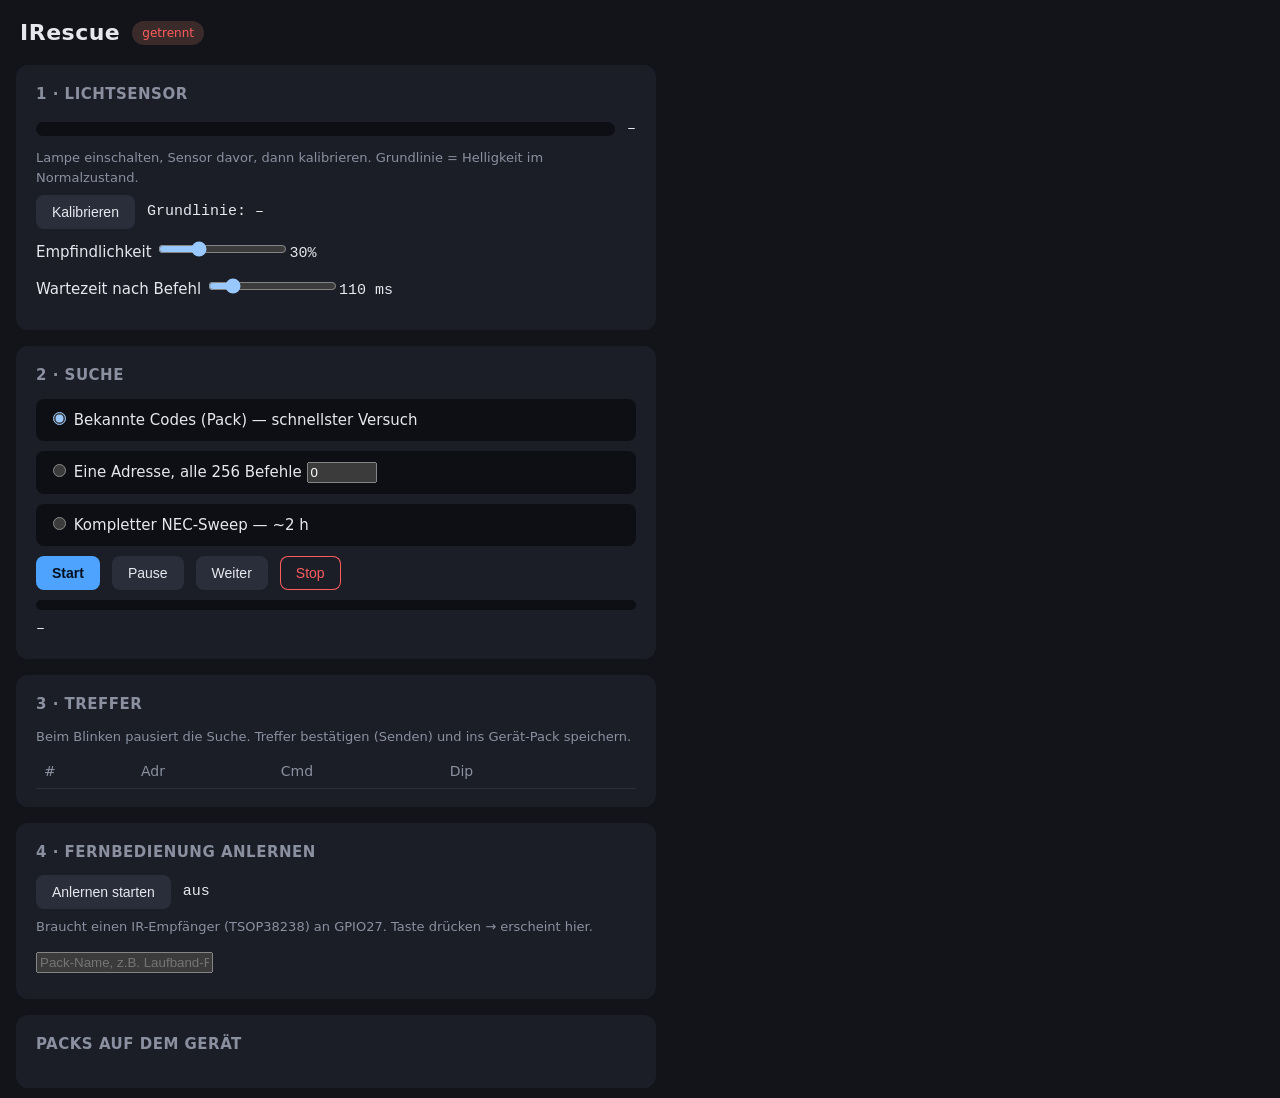
==== firmware/data/index.html @ c3cf4a5d "Firmware with web UI, brute-force engine, learn mode and DB import tool" ====
<!doctype html>
<html lang="de">
<head>
  <meta charset="utf-8">
  <meta name="viewport" content="width=device-width, initial-scale=1">
  <title>IRescue</title>
  <link rel="stylesheet" href="style.css">
</head>
<body>
  <header>
    <h1>IRescue</h1>
    <span id="conn" class="pill off">verbindet…</span>
  </header>

  <section class="card">
    <h2>1 · Lichtsensor</h2>
    <div class="row">
      <div class="gauge"><div id="bar"></div></div>
      <span id="sensorVal" class="mono">–</span>
    </div>
    <p class="hint">Lampe einschalten, Sensor davor, dann kalibrieren. Grundlinie = Helligkeit im Normalzustand.</p>
    <div class="row">
      <button id="calBtn">Kalibrieren</button>
      <span id="baseVal" class="mono">Grundlinie: –</span>
    </div>
    <label>Empfindlichkeit <input id="sens" type="range" min="0.1" max="0.8" step="0.05" value="0.3"><span id="sensLbl" class="mono">30%</span></label>
    <label>Wartezeit nach Befehl <input id="gap" type="range" min="60" max="400" step="10" value="110"><span id="gapLbl" class="mono">110 ms</span></label>
  </section>

  <section class="card">
    <h2>2 · Suche</h2>
    <div class="modes">
      <label><input type="radio" name="mode" value="pack" checked> Bekannte Codes (Pack) — schnellster Versuch</label>
      <label><input type="radio" name="mode" value="addr"> Eine Adresse, alle 256 Befehle <input id="addr" type="number" min="0" max="255" value="0"></label>
      <label><input type="radio" name="mode" value="full"> Kompletter NEC-Sweep — ~2 h</label>
    </div>
    <div class="row">
      <button id="startBtn" class="primary">Start</button>
      <button id="pauseBtn">Pause</button>
      <button id="resumeBtn">Weiter</button>
      <button id="stopBtn" class="danger">Stop</button>
    </div>
    <div class="progress"><div id="prog"></div></div>
    <span id="progLbl" class="mono">–</span>
  </section>

  <section class="card">
    <h2>3 · Treffer</h2>
    <p class="hint">Beim Blinken pausiert die Suche. Treffer bestätigen (Senden) und ins Gerät-Pack speichern.</p>
    <table id="hits"><thead><tr><th>#</th><th>Adr</th><th>Cmd</th><th>Dip</th><th></th></tr></thead><tbody></tbody></table>
  </section>

  <section class="card">
    <h2>4 · Fernbedienung anlernen</h2>
    <div class="row">
      <button id="learnBtn">Anlernen starten</button>
      <span id="learnState" class="mono">aus</span>
    </div>
    <p class="hint">Braucht einen IR-Empfänger (TSOP38238) an GPIO27. Taste drücken → erscheint hier.</p>
    <ul id="learned"></ul>
    <div class="row">
      <input id="packName" placeholder="Pack-Name, z.B. Laufband-Remote">
    </div>
  </section>

  <section class="card">
    <h2>Packs auf dem Gerät</h2>
    <ul id="packs"></ul>
  </section>

  <script src="app.js"></script>
</body>
</html>
---- firmware/data/style.css ----
:root { color-scheme: dark; --bg:#12141a; --card:#1b1e27; --fg:#e6e8ee; --mut:#8b90a0; --acc:#4da3ff; --dan:#ff5d5d; --ok:#48d18b; }
* { box-sizing: border-box; }
body { margin:0; font:15px/1.5 system-ui,sans-serif; background:var(--bg); color:var(--fg); }
header { display:flex; align-items:center; gap:12px; padding:16px 20px; }
h1 { margin:0; font-size:22px; letter-spacing:.5px; }
h2 { margin:0 0 12px; font-size:15px; color:var(--mut); text-transform:uppercase; letter-spacing:.5px; }
.card { background:var(--card); border-radius:12px; padding:18px 20px; margin:0 16px 16px; max-width:640px; }
.row { display:flex; align-items:center; gap:12px; flex-wrap:wrap; margin:8px 0; }
.hint { color:var(--mut); font-size:13px; margin:8px 0; }
.mono { font-family:ui-monospace,monospace; }
label { display:block; margin:10px 0; }
input[type=number] { width:70px; }
button { background:#2a2e3a; color:var(--fg); border:0; border-radius:8px; padding:9px 16px; font-size:14px; cursor:pointer; }
button:hover { background:#343a49; }
button.primary { background:var(--acc); color:#04101f; font-weight:600; }
button.danger { background:transparent; color:var(--dan); box-shadow:inset 0 0 0 1px var(--dan); }
.pill { font-size:12px; padding:3px 10px; border-radius:20px; }
.pill.off { background:#3a2a2a; color:var(--dan); }
.pill.on { background:#243a2e; color:var(--ok); }
.gauge { flex:1; height:14px; background:#0d0f14; border-radius:7px; overflow:hidden; }
#bar { height:100%; width:0; background:linear-gradient(90deg,var(--acc),var(--ok)); transition:width .1s; }
.progress { height:10px; background:#0d0f14; border-radius:5px; overflow:hidden; margin:10px 0 6px; }
#prog { height:100%; width:0; background:var(--acc); transition:width .2s; }
.modes label { background:#0d0f14; padding:10px 12px; border-radius:8px; }
table { width:100%; border-collapse:collapse; font-size:14px; }
th,td { text-align:left; padding:6px 8px; border-bottom:1px solid #2a2e3a; }
th { color:var(--mut); font-weight:500; }
ul { padding-left:18px; }
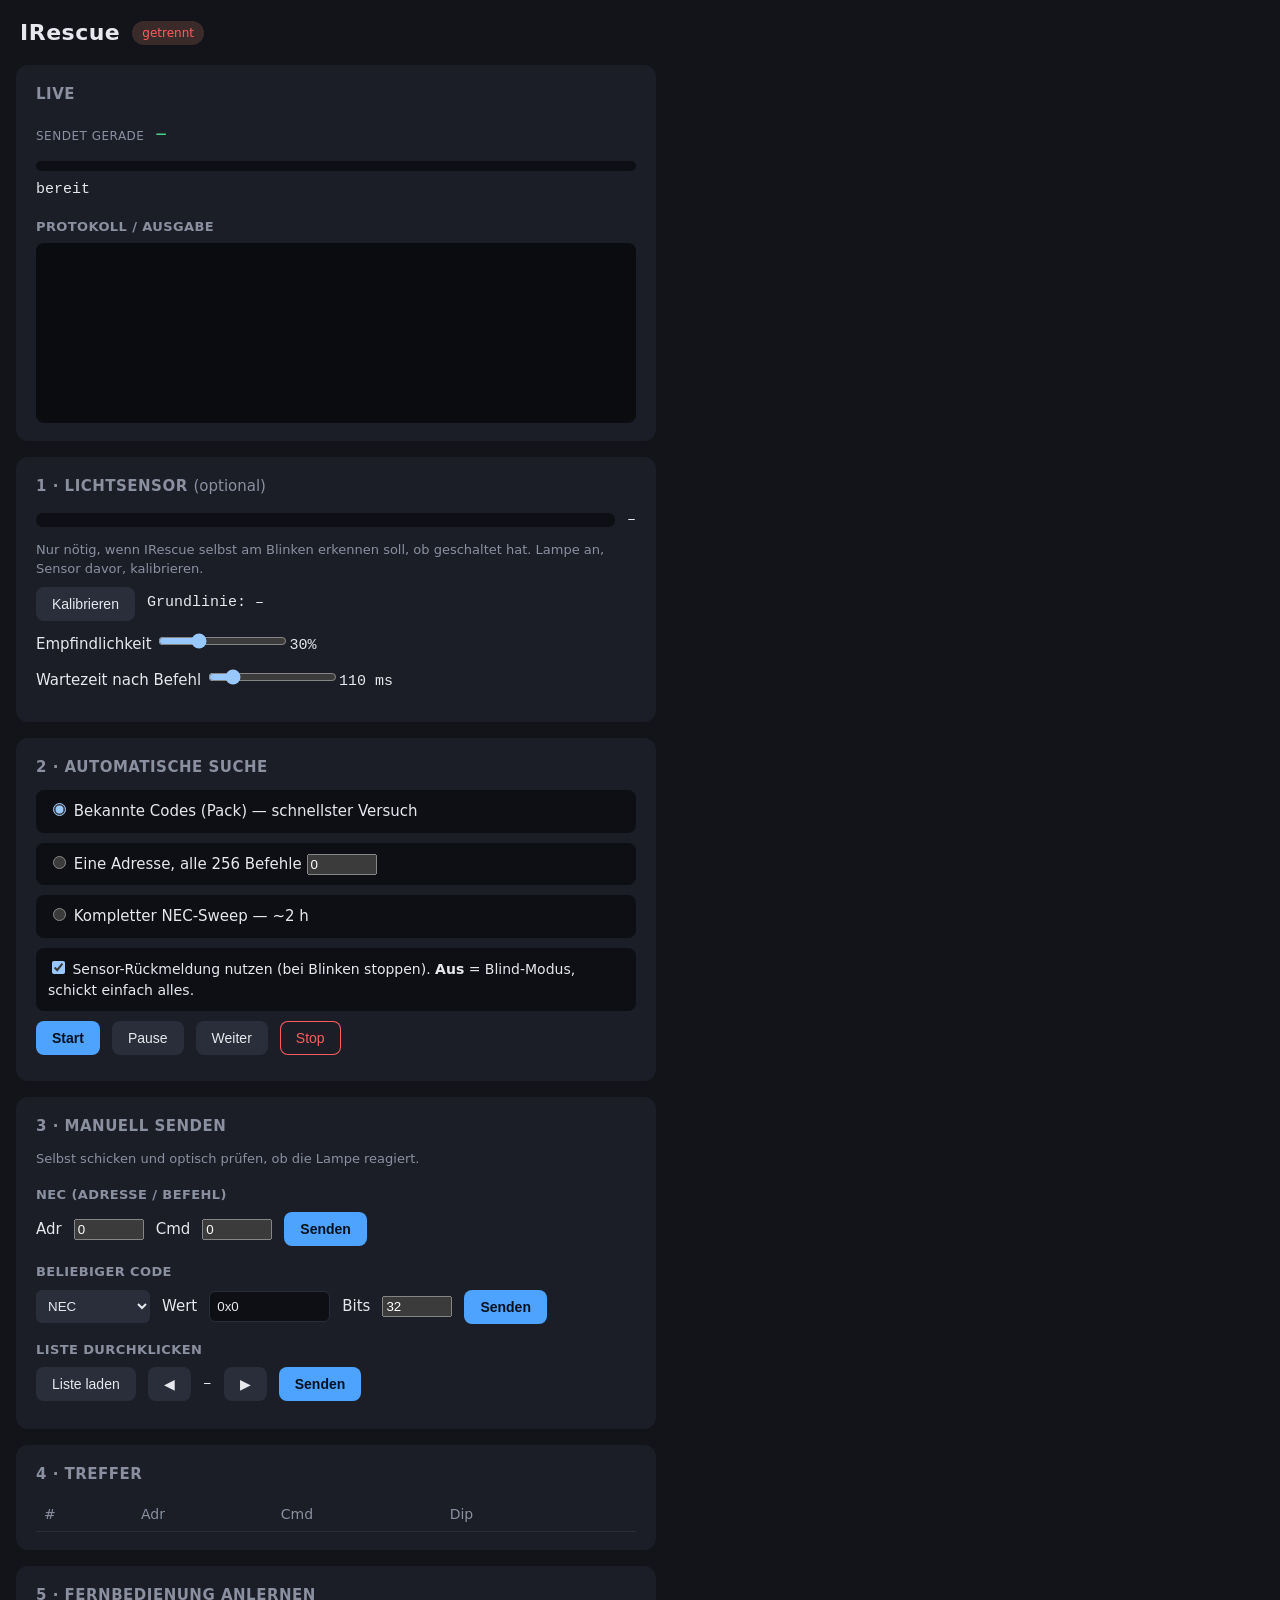
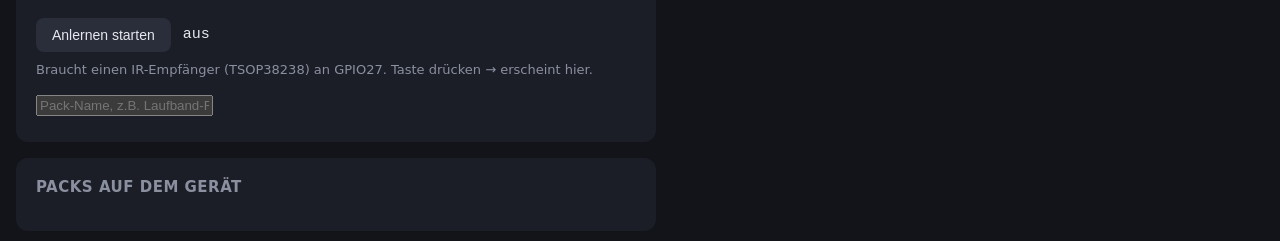
==== commit e49618a3: "Add blind mode, live current-code view, event log and manual send (free codes + list stepping)" ====
--- a/firmware/data/index.html
+++ b/firmware/data/index.html
@@ -12,13 +12,27 @@
     <span id="conn" class="pill off">verbindet…</span>
   </header>
 
+  <!-- LIVE: what is happening right now -->
   <section class="card">
-    <h2>1 · Lichtsensor</h2>
+    <h2>Live</h2>
+    <div class="now">
+      <span class="nowlbl">sendet gerade</span>
+      <span id="nowCode" class="nowcode mono">–</span>
+      <span id="nowName" class="mono"></span>
+    </div>
+    <div class="progress"><div id="prog"></div></div>
+    <span id="progLbl" class="mono">bereit</span>
+    <h3>Protokoll / Ausgabe</h3>
+    <div id="log" class="log"></div>
+  </section>
+
+  <section class="card">
+    <h2>1 · Lichtsensor <span class="opt">(optional)</span></h2>
     <div class="row">
       <div class="gauge"><div id="bar"></div></div>
       <span id="sensorVal" class="mono">–</span>
     </div>
-    <p class="hint">Lampe einschalten, Sensor davor, dann kalibrieren. Grundlinie = Helligkeit im Normalzustand.</p>
+    <p class="hint">Nur nötig, wenn IRescue selbst am Blinken erkennen soll, ob geschaltet hat. Lampe an, Sensor davor, kalibrieren.</p>
     <div class="row">
       <button id="calBtn">Kalibrieren</button>
       <span id="baseVal" class="mono">Grundlinie: –</span>
@@ -28,39 +42,69 @@
   </section>
 
   <section class="card">
-    <h2>2 · Suche</h2>
+    <h2>2 · Automatische Suche</h2>
     <div class="modes">
       <label><input type="radio" name="mode" value="pack" checked> Bekannte Codes (Pack) — schnellster Versuch</label>
       <label><input type="radio" name="mode" value="addr"> Eine Adresse, alle 256 Befehle <input id="addr" type="number" min="0" max="255" value="0"></label>
       <label><input type="radio" name="mode" value="full"> Kompletter NEC-Sweep — ~2 h</label>
     </div>
+    <label class="check"><input id="feedback" type="checkbox" checked> Sensor-Rückmeldung nutzen (bei Blinken stoppen). <b>Aus</b> = Blind-Modus, schickt einfach alles.</label>
     <div class="row">
       <button id="startBtn" class="primary">Start</button>
       <button id="pauseBtn">Pause</button>
       <button id="resumeBtn">Weiter</button>
       <button id="stopBtn" class="danger">Stop</button>
     </div>
-    <div class="progress"><div id="prog"></div></div>
-    <span id="progLbl" class="mono">–</span>
   </section>
 
   <section class="card">
-    <h2>3 · Treffer</h2>
-    <p class="hint">Beim Blinken pausiert die Suche. Treffer bestätigen (Senden) und ins Gerät-Pack speichern.</p>
+    <h2>3 · Manuell senden</h2>
+    <p class="hint">Selbst schicken und optisch prüfen, ob die Lampe reagiert.</p>
+
+    <h3>NEC (Adresse / Befehl)</h3>
+    <div class="row">
+      Adr <input id="mAddr" type="number" min="0" max="255" value="0">
+      Cmd <input id="mCmd" type="number" min="0" max="255" value="0">
+      <button id="mSendNec" class="primary">Senden</button>
+    </div>
+
+    <h3>Beliebiger Code</h3>
+    <div class="row">
+      <select id="mProto">
+        <option>NEC</option><option>SAMSUNG</option><option>SONY</option>
+        <option>RC5</option><option>RC6</option><option>PANASONIC</option>
+        <option>JVC</option><option>LG</option><option>NECEXT</option>
+      </select>
+      Wert <input id="mVal" type="text" value="0x0" size="12">
+      Bits <input id="mBits" type="number" min="1" max="64" value="32">
+      <button id="mSendRaw" class="primary">Senden</button>
+    </div>
+
+    <h3>Liste durchklicken</h3>
+    <div class="row">
+      <button id="listLoad">Liste laden</button>
+      <button id="stepPrev">◀</button>
+      <span id="stepInfo" class="mono">–</span>
+      <button id="stepNext">▶</button>
+      <button id="stepSend" class="primary">Senden</button>
+    </div>
+    <div id="candlist" class="candlist"></div>
+  </section>
+
+  <section class="card">
+    <h2>4 · Treffer</h2>
     <table id="hits"><thead><tr><th>#</th><th>Adr</th><th>Cmd</th><th>Dip</th><th></th></tr></thead><tbody></tbody></table>
   </section>
 
   <section class="card">
-    <h2>4 · Fernbedienung anlernen</h2>
+    <h2>5 · Fernbedienung anlernen</h2>
     <div class="row">
       <button id="learnBtn">Anlernen starten</button>
       <span id="learnState" class="mono">aus</span>
     </div>
     <p class="hint">Braucht einen IR-Empfänger (TSOP38238) an GPIO27. Taste drücken → erscheint hier.</p>
     <ul id="learned"></ul>
-    <div class="row">
-      <input id="packName" placeholder="Pack-Name, z.B. Laufband-Remote">
-    </div>
+    <div class="row"><input id="packName" placeholder="Pack-Name, z.B. Laufband-Remote"></div>
   </section>
 
   <section class="card">
--- a/firmware/data/style.css
+++ b/firmware/data/style.css
@@ -26,3 +26,19 @@
 th,td { text-align:left; padding:6px 8px; border-bottom:1px solid #2a2e3a; }
 th { color:var(--mut); font-weight:500; }
 ul { padding-left:18px; }
+h3 { font-size:13px; color:var(--mut); margin:16px 0 6px; text-transform:uppercase; letter-spacing:.4px; }
+.opt { color:var(--mut); font-weight:400; text-transform:none; letter-spacing:0; }
+.check { background:#0d0f14; padding:10px 12px; border-radius:8px; font-size:14px; }
+.now { display:flex; align-items:baseline; gap:10px; flex-wrap:wrap; margin-bottom:10px; }
+.nowlbl { color:var(--mut); font-size:12px; text-transform:uppercase; letter-spacing:.5px; }
+.nowcode { font-size:22px; color:var(--ok); }
+#nowName { color:var(--mut); }
+.log { background:#0a0c10; border-radius:8px; padding:10px 12px; height:180px; overflow-y:auto;
+       font-family:ui-monospace,monospace; font-size:12.5px; line-height:1.5; }
+.log div { white-space:pre-wrap; color:#b9c0d0; }
+.log div.hit { color:var(--ok); font-weight:600; }
+.candlist { max-height:240px; overflow-y:auto; margin-top:10px; }
+.candrow { display:flex; align-items:center; gap:10px; padding:5px 8px; border-bottom:1px solid #23272f; font-size:13px; }
+.candrow .cn { color:var(--mut); flex:1; }
+select { background:#2a2e3a; color:var(--fg); border:0; border-radius:6px; padding:8px; }
+input[type=text] { background:#0d0f14; color:var(--fg); border:1px solid #2a2e3a; border-radius:6px; padding:7px; }
